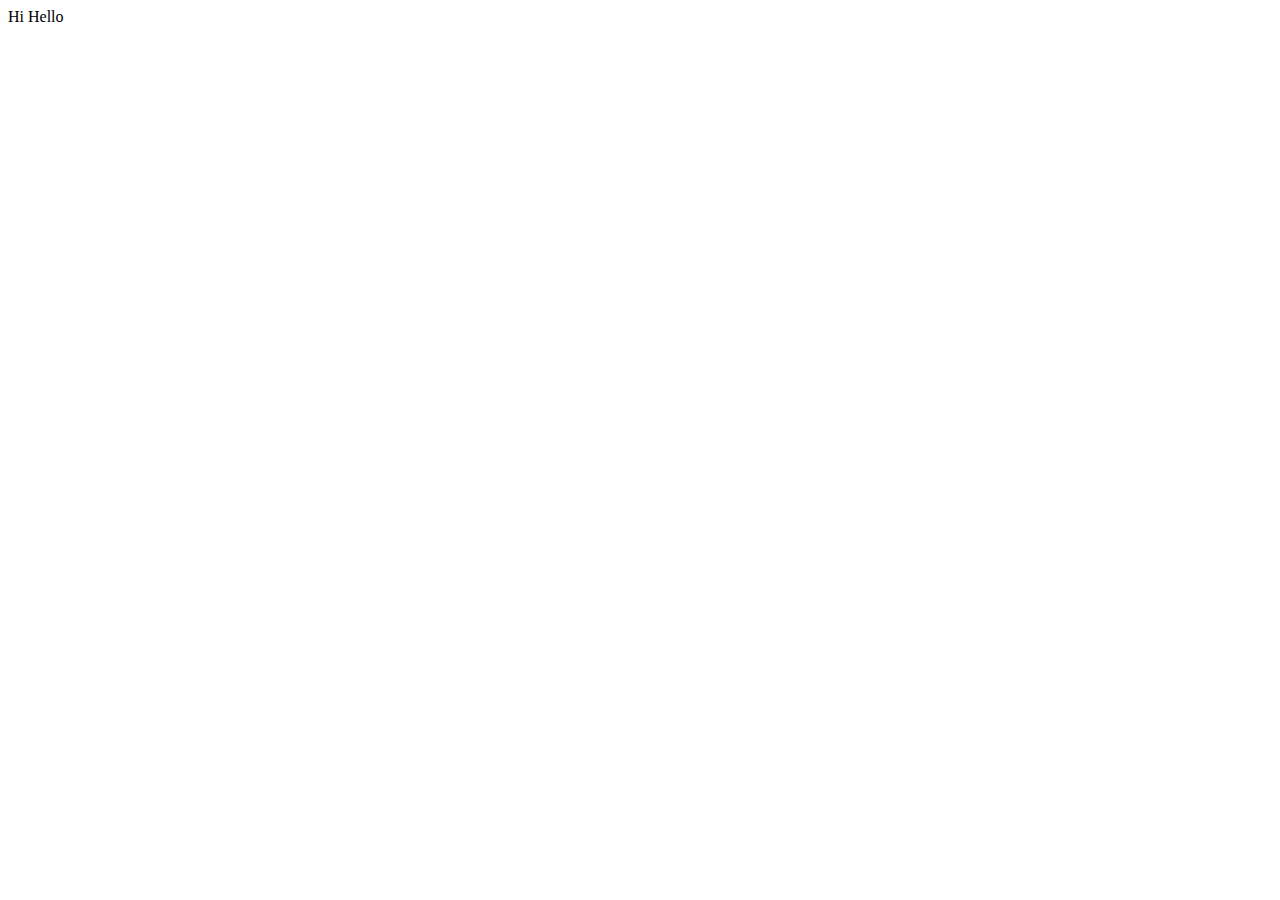
==== index.html @ e1823b13 "boiler plate added" ====
<!DOCTYPE html>
<html lang="en">
<head>
    <meta charset="UTF-8">
    <meta name="viewport" content="width=device-width, initial-scale=1.0">
    <title>Document</title>
</head>
<body>
    Hi Hello
</body>
</html>
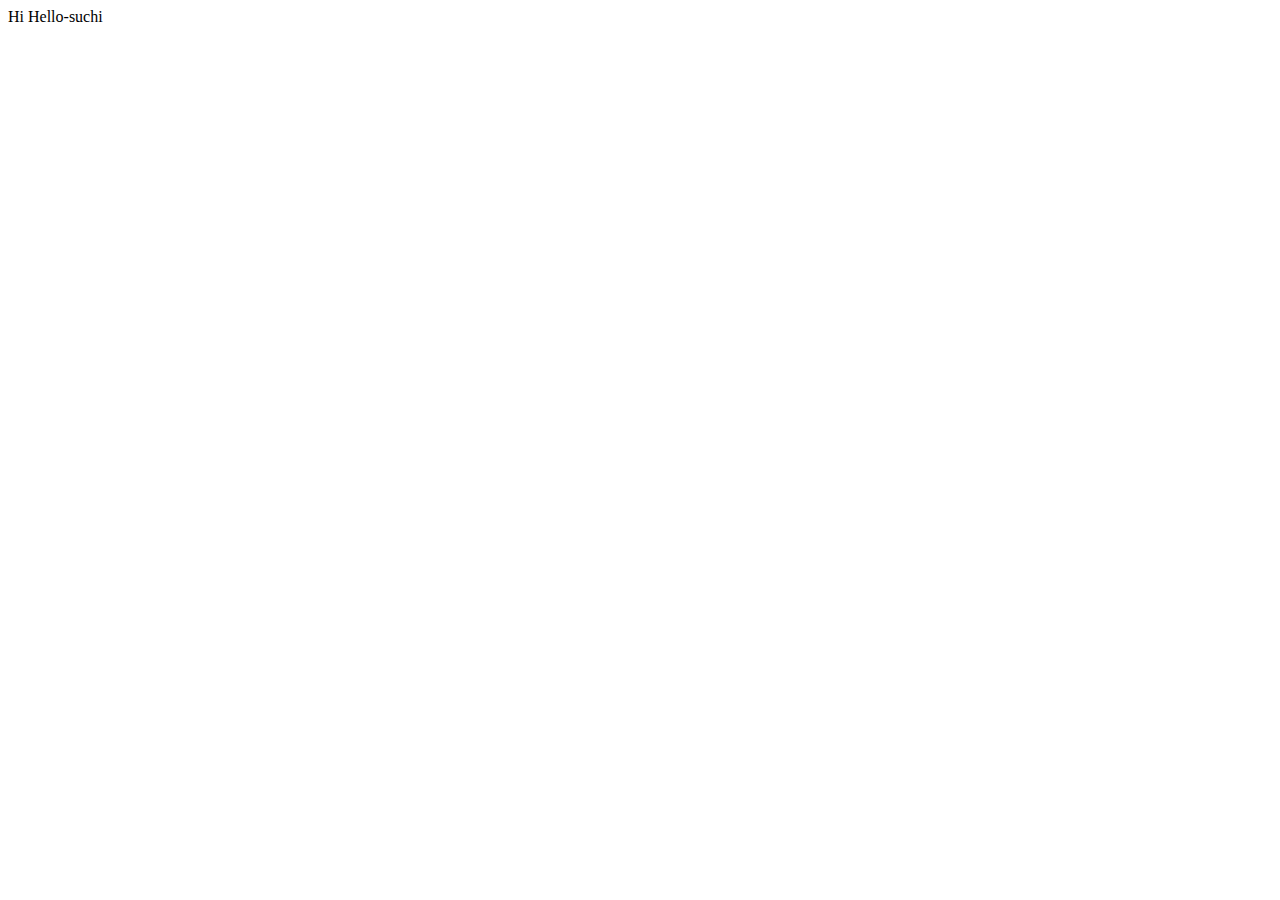
==== commit 5aa6a81d: "added suchi name" ====
--- a/index.html
+++ b/index.html
@@ -6,6 +6,6 @@
     <title>Document</title>
 </head>
 <body>
-    Hi Hello
+    Hi Hello-suchi
 </body>
 </html>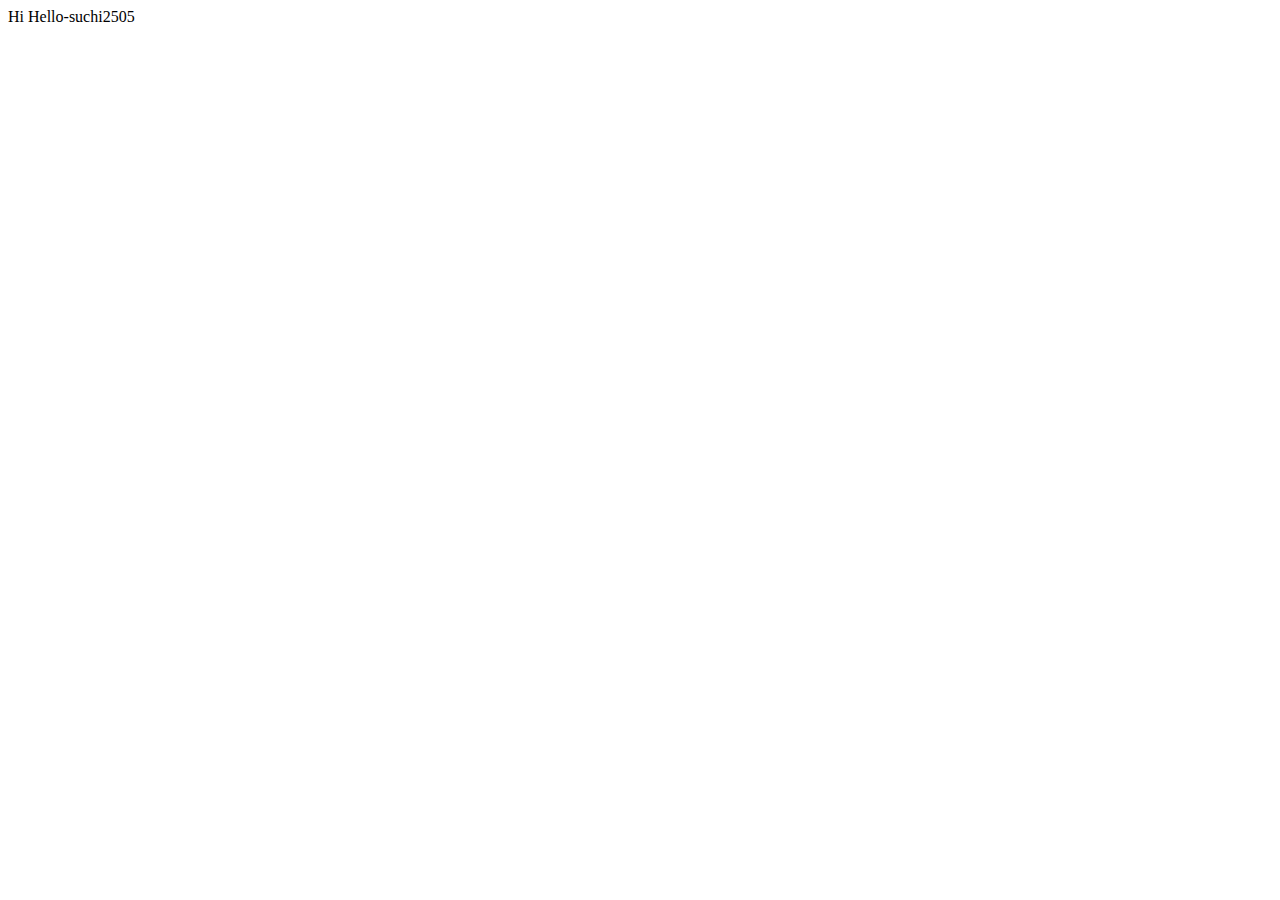
==== commit 334afa78: "corrected suchi name" ====
--- a/index.html
+++ b/index.html
@@ -6,6 +6,6 @@
     <title>Document</title>
 </head>
 <body>
-    Hi Hello-suchi
+    Hi Hello-suchi2505
 </body>
 </html>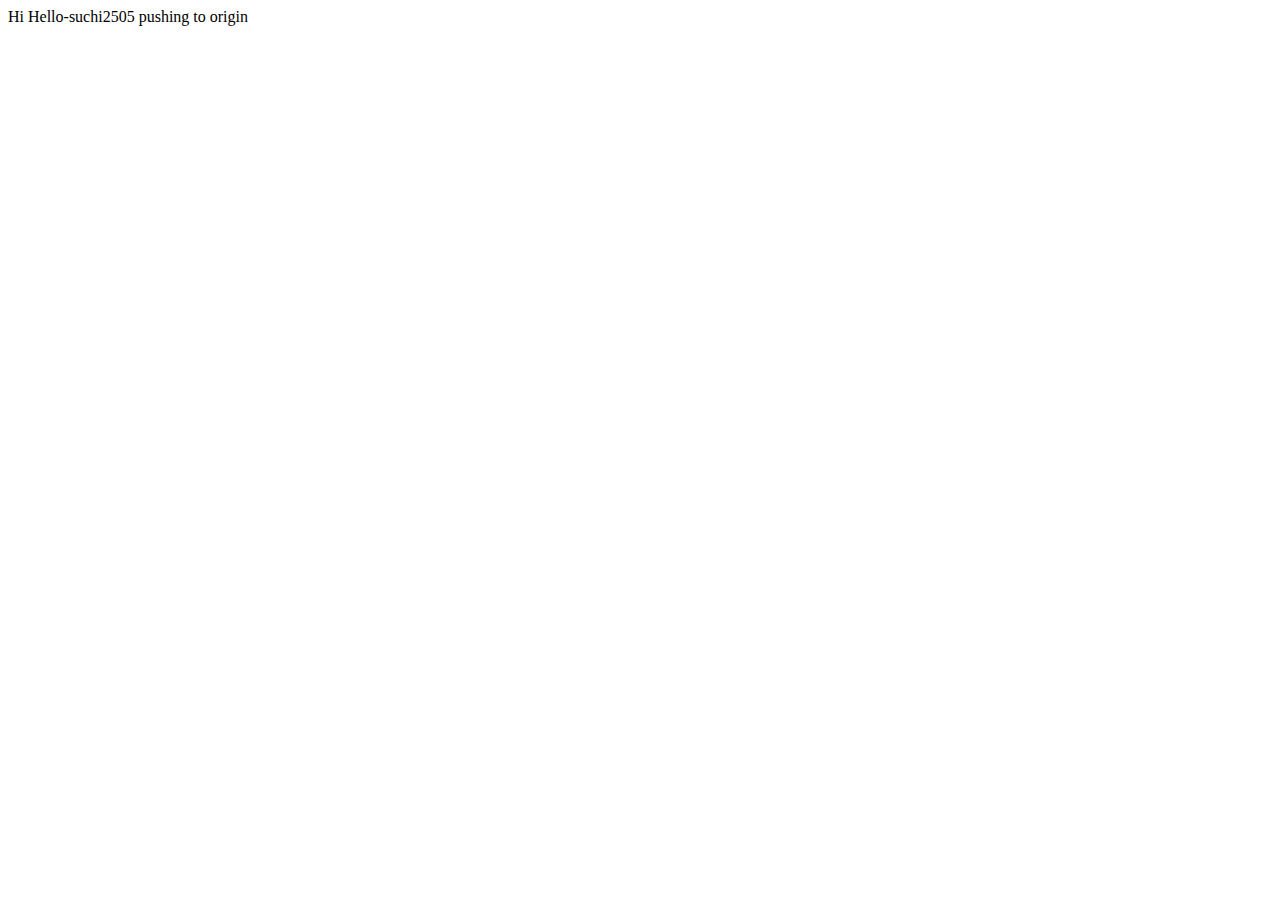
==== commit c986f3a7: "push sample" ====
--- a/index.html
+++ b/index.html
@@ -7,5 +7,6 @@
 </head>
 <body>
     Hi Hello-suchi2505
+    pushing to origin
 </body>
 </html>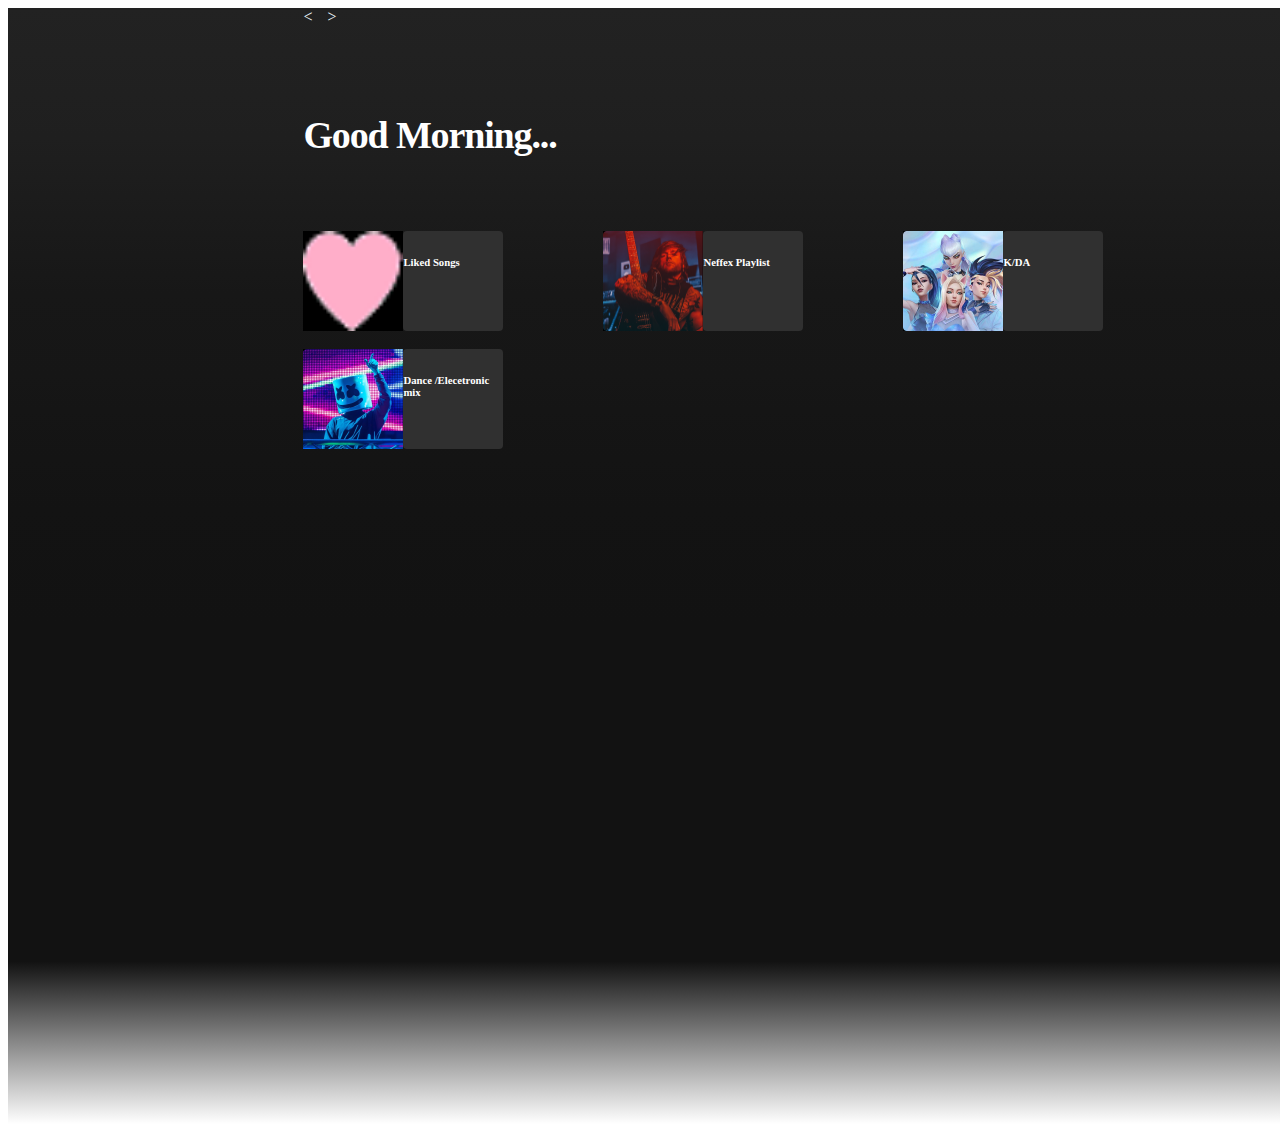
==== commit 26a1dd63: "14octcontest1spotify" ====
--- a/index.html
+++ b/index.html
@@ -3,10 +3,51 @@
 <head>
     <meta charset="UTF-8">
     <meta name="viewport" content="width=device-width, initial-scale=1.0">
-    <title>Document</title>
+    <title>Home</title>
 </head>
-<body>
-    Hi Hello-suchi2505
-    pushing to origin
+<body style="display: flex;width: 100%;height: 1116.5px;top: -6px;left: 17px;padding: 0px, 0px, 0px, 0px;border: 1px;">
+
+    <!--Left nav -->
+    <div id="main_na" style="width: 300px;height: 1115.89px;top: -5.39px;left: 287.9px;
+    background: linear-gradient(180deg, #222222 0%, #1F1F1F 11.64%, #171717 25.66%, #161616 32.94%, #151515 35.98%, #131313 44.89%, #121212 55.22%, #121212 75.34%, #121212 85.45%, rgba(18, 18, 18, 0) 100%);">
+    </div>
+
+    <div id="main_body" style="width: 1000px;height: 1115.89px;top: -5.39px;left: 287.9px;
+    background: linear-gradient(180deg, #222222 0%, #1F1F1F 11.64%, #171717 25.66%, #161616 32.94%, #151515 35.98%, #131313 44.89%, #121212 55.22%, #121212 75.34%, #121212 85.45%, rgba(18, 18, 18, 0) 100%);">
+    <!--Arrows -->
+    <div id="arrow" style="display: flex;width: 100px;    height: 40px;    top: 20px;    left: 381px;    ">
+        <div style="width: 24px;height: 24px;top: 28px;left: 389px;padding: 5px, 8.51px, 5px, 8.31px;color: aliceblue;"><</div>
+        <div style="width: 24px;height: 24px;top: 28px;left: 449px;padding: 5px, 7.72px, 5px, 9.1px;color: aliceblue;">></div>
+    </div>
+    <!--creating a div including goodmng,liked song,etc on top -->
+    <h5 style="width: 280px;height: 56px;top: 112px;left: 419px;font-family: DM Sans;font-size: 38px;font-weight: 700;line-height: 49px;letter-spacing: -0.03em;text-align: left;color: white" >Good Morning...</h5>
+   
+    <div style="display: flex;width: 900px">
+    <!--liked songs -->
+    <div style="display: flex;width: 362px;height: 100px;top: 186px;left: 419px;border-radius: 4px, 0px, 0px, 4px;">
+    <div style="width: 100px;height: 100px;top: 186px;left: 419px;border-radius: 4px, 0px, 0px, 4px;"><img src="liked_songs.png" style="width: 100px;height: 100px;"></div>
+    <div style="width: 100px;height: 100px;top: 186px;left: 419px;border-radius: 4px;background: rgba(48, 48, 48, 1);"><h6 style="color: white;">Liked Songs</h6></div>
+    </div>
+        <!--neffex playlist -->
+    <div style="display: flex;width: 362px;height: 100px;top: 186px;left: 419px;border-radius: 4px, 0px, 0px, 4px;">
+    <div style="width: 100px;height: 100px;top: 186px;left: 419px;border-radius: 4px, 0px, 0px, 4px;"><img src="neffex.png" style="width: 100px;height: 100px;"></div>
+    <div style="width: 100px;height: 100px;top: 186px;left: 419px;border-radius: 4px;background: rgba(48, 48, 48, 1);"><h6 style="color: white;">Neffex Playlist</h6></div>
+    </div>
+    <!--kda playlist -->
+    <div style="display: flex;width: 362px;height: 100px;top: 186px;left: 419px;border-radius: 4px, 0px, 0px, 4px;">
+    <div style="width: 100px;height: 100px;top: 186px;left: 419px;border-radius: 4px, 0px, 0px, 4px;"><img src="kda.png" style="width: 100px;height: 100px;"></div>
+    <div style="width: 100px;height: 100px;top: 186px;left: 419px;border-radius: 4px;background: rgba(48, 48, 48, 1);"><h6 style="color: white;">K/DA</h6></div>
+    </div>
+    </div><br>
+
+    <!--Dance/electronic -->
+    <div style="display: flex;width: 362px;height: 100px;top: 186px;left: 419px;border-radius: 4px, 0px, 0px, 4px;">
+    <div style="width: 100px;height: 100px;top: 186px;left: 419px;border-radius: 4px, 0px, 0px, 4px;"><img src="dance.png" style="width: 100px;height: 100px;"></div>
+    <div style="width: 100px;height: 100px;top: 186px;left: 419px;border-radius: 4px;background: rgba(48, 48, 48, 1);"><h6 style="color: white;">Dance /Elecetronic mix</h6></div>
+    </div>
+
+
+    </div>
+    </div>
 </body>
 </html>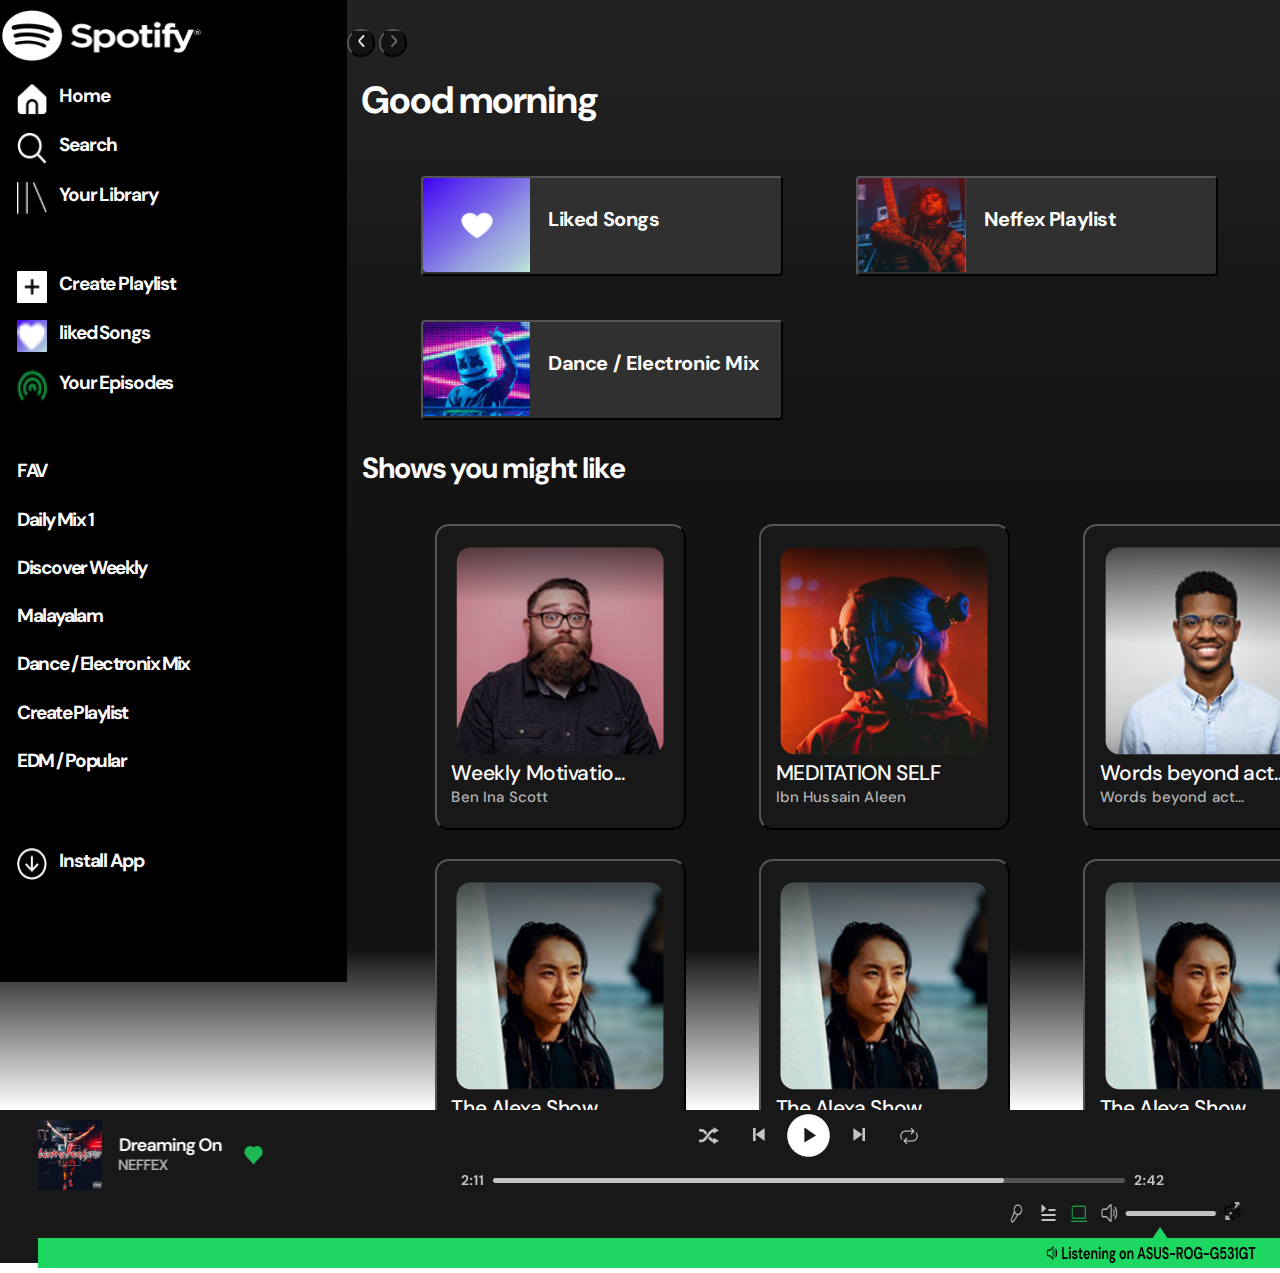
==== commit a3648904: "New styles added" ====
--- a/index.html
+++ b/index.html
@@ -1,53 +1,95 @@
 <!DOCTYPE html>
 <html lang="en">
 <head>
-    <meta charset="UTF-8">
-    <meta name="viewport" content="width=device-width, initial-scale=1.0">
-    <title>Home</title>
+<title>Page Title</title>
+<meta charset="UTF-8">
+<meta name="viewport" content="width=device-width, initial-scale=1">
+<link rel="stylesheet" href="style.css">
 </head>
-<body style="display: flex;width: 100%;height: 1116.5px;top: -6px;left: 17px;padding: 0px, 0px, 0px, 0px;border: 1px;">
+<body>
+<div id="container">
+<div id="Left_section">
+    <img id="Spotify_logo" src=".\images\spotify_logo.png">
+    <div class="left_options">
+    <ul>
+        <li class="sm" ><img src=".\images\fi-ss-home.png"><h5>Home</h5></li>
+        <li class="sm" ><img src=".\images\01_align_center.png"><h5>Search</h5></li>
+        <li class="sm" ><img src=".\images\library.png"><h5>Your Library</h5></li>
+    </ul>
+    </div>
+    <div class="left_options">
+    <ul>
+        <li class="sm" ><img style="border-radius: 1px;background: #FFF;" src=".\images\fi_plus.png"><h5>Create Playlist</h5></li>
+        <li class="sm" ><img style="border-radius: 1px;background: linear-gradient(135deg, #4000F4 0%, #603AED 22.48%, #7C6EE6 46.93%, #979FE1 65.71%, #A2B3DE 77.68%, #ADC8DC 88.93%, #C0ECD7 100%);" src=".\images\fi_heart.png"><h5>liked Songs</h5></li>
+        <li class="sm" ><img src=".\images\group.png"><h5>Your Episodes</h5></li>
+    </ul>
+    </div>
+    <div class="left_playlist">
+    <ul>
+        <li class="pl" ><h5>FAV</h5></li>
+        <li class="pl" ><h5>Daily Mix 1</h5></li>
+        <li class="pl" ><h5>Discover Weekly</h5></li>
+        <li class="pl" ><h5>Malayalam</h5></li>
+        <li class="pl" ><h5>Dance / Electronix Mix</h5></li>
+        <li class="pl" ><h5>Create Playlist</h5></li>
+        <li class="pl" ><h5>EDM / Popular</h5></li>
+    </ul>
+    </div>
+    <div id="app" class="sm"><img src=".\images\install_option.png"><h5>Install App</h5></div>
+</div>
 
-    <!--Left nav -->
-    <div id="main_na" style="width: 300px;height: 1115.89px;top: -5.39px;left: 287.9px;
-    background: linear-gradient(180deg, #222222 0%, #1F1F1F 11.64%, #171717 25.66%, #161616 32.94%, #151515 35.98%, #131313 44.89%, #121212 55.22%, #121212 75.34%, #121212 85.45%, rgba(18, 18, 18, 0) 100%);">
+<div id="Right_section">
+    <div id="arrow_user">
+        <div id="arrow">
+            <button><img src=".\images\arw_left.png"></button>
+            <button><img src=".\images\arw_right.png"></button>
+        </div>
+        <div id="user">
+            <img src=".\images\angel.png"><h5>Angel</h5>
+            <button><img src=".\images\downarrow.png"></button>
+        </div>
     </div>
+    <div id="heading">
+        <h2>Good morning</h2>
+    </div>
+    <div id="tiles">
+        <button><img src=".\images\like_song.png"><h5>Liked Songs</h5></button>
+        <button><img src=".\images\neffex.png"><h5>Neffex Playlist</h5></button>
+        <button><img src=".\images\kda.png"><h5>K/ DA</h5></button>
+        <button><img src=".\images\dance.png"><h5>Dance / Electronic Mix</h5></button>
+    </div>
+    <div id="shows_head">
+        <div id="head">
+            <h2>Shows you might like</h2>
+        </div>
+        <div id="see_all">
+            <button>See all</button>
+        </div>
+    </div>
+    <div id="shows_list">
+        <button><img src=".\images\shows_1.png"><h3>Weekly Motivatio...</h3><h5>Ben Ina Scott</h5></button>
+        <button><img src=".\images\shows_2.png"><h3>MEDITATION SELF</h3><h5>Ibn Hussain Aleen</h5></button>
+        <button><img src=".\images\shows_3.png"><h3>Words beyond act...</h3><h5>Words beyond act...</h5></button>
+        <button><img src=".\images\shows_4.png"><h3>The Alexa Show</h3><h5>Adriana Tom</h5></button>
+        <button><img src=".\images\shows_4.png"><h3>The Alexa Show</h3><h5>Adriana Tom</h5></button>
+        <button><img src=".\images\shows_4.png"><h3>The Alexa Show</h3><h5>Adriana Tom</h5></button>
+        <button><img src=".\images\shows_4.png"><h3>The Alexa Show</h3><h5>Adriana Tom</h5></button>
+        <button><img src=".\images\shows_4.png"><h3>The Alexa Show</h3><h5>Adriana Tom</h5></button>
+    </div>
+</div>
+</div>
 
-    <div id="main_body" style="width: 1000px;height: 1115.89px;top: -5.39px;left: 287.9px;
-    background: linear-gradient(180deg, #222222 0%, #1F1F1F 11.64%, #171717 25.66%, #161616 32.94%, #151515 35.98%, #131313 44.89%, #121212 55.22%, #121212 75.34%, #121212 85.45%, rgba(18, 18, 18, 0) 100%);">
-    <!--Arrows -->
-    <div id="arrow" style="display: flex;width: 100px;    height: 40px;    top: 20px;    left: 381px;    ">
-        <div style="width: 24px;height: 24px;top: 28px;left: 389px;padding: 5px, 8.51px, 5px, 8.31px;color: aliceblue;"><</div>
-        <div style="width: 24px;height: 24px;top: 28px;left: 449px;padding: 5px, 7.72px, 5px, 9.1px;color: aliceblue;">></div>
-    </div>
-    <!--creating a div including goodmng,liked song,etc on top -->
-    <h5 style="width: 280px;height: 56px;top: 112px;left: 419px;font-family: DM Sans;font-size: 38px;font-weight: 700;line-height: 49px;letter-spacing: -0.03em;text-align: left;color: white" >Good Morning...</h5>
-   
-    <div style="display: flex;width: 900px">
-    <!--liked songs -->
-    <div style="display: flex;width: 362px;height: 100px;top: 186px;left: 419px;border-radius: 4px, 0px, 0px, 4px;">
-    <div style="width: 100px;height: 100px;top: 186px;left: 419px;border-radius: 4px, 0px, 0px, 4px;"><img src="liked_songs.png" style="width: 100px;height: 100px;"></div>
-    <div style="width: 100px;height: 100px;top: 186px;left: 419px;border-radius: 4px;background: rgba(48, 48, 48, 1);"><h6 style="color: white;">Liked Songs</h6></div>
-    </div>
-        <!--neffex playlist -->
-    <div style="display: flex;width: 362px;height: 100px;top: 186px;left: 419px;border-radius: 4px, 0px, 0px, 4px;">
-    <div style="width: 100px;height: 100px;top: 186px;left: 419px;border-radius: 4px, 0px, 0px, 4px;"><img src="neffex.png" style="width: 100px;height: 100px;"></div>
-    <div style="width: 100px;height: 100px;top: 186px;left: 419px;border-radius: 4px;background: rgba(48, 48, 48, 1);"><h6 style="color: white;">Neffex Playlist</h6></div>
-    </div>
-    <!--kda playlist -->
-    <div style="display: flex;width: 362px;height: 100px;top: 186px;left: 419px;border-radius: 4px, 0px, 0px, 4px;">
-    <div style="width: 100px;height: 100px;top: 186px;left: 419px;border-radius: 4px, 0px, 0px, 4px;"><img src="kda.png" style="width: 100px;height: 100px;"></div>
-    <div style="width: 100px;height: 100px;top: 186px;left: 419px;border-radius: 4px;background: rgba(48, 48, 48, 1);"><h6 style="color: white;">K/DA</h6></div>
-    </div>
-    </div><br>
-
-    <!--Dance/electronic -->
-    <div style="display: flex;width: 362px;height: 100px;top: 186px;left: 419px;border-radius: 4px, 0px, 0px, 4px;">
-    <div style="width: 100px;height: 100px;top: 186px;left: 419px;border-radius: 4px, 0px, 0px, 4px;"><img src="dance.png" style="width: 100px;height: 100px;"></div>
-    <div style="width: 100px;height: 100px;top: 186px;left: 419px;border-radius: 4px;background: rgba(48, 48, 48, 1);"><h6 style="color: white;">Dance /Elecetronic mix</h6></div>
-    </div>
+<footer>
+<div id="Download_options">
+    <img id="left" src=".\images\left_footer.png">
+    <img id="centre" src=".\images\centre_footer.png">
+    <img id="right" src=".\images\right_footer.png">
+</div>
+<div id="Listening_ondevice">
+    <img id="left" src=".\images\bottom_line.png">
+</div>
+</footer>
 
 
-    </div>
-    </div>
 </body>
 </html>--- a/style.css
+++ b/style.css
@@ -0,0 +1,365 @@
+@import url('https://fonts.googleapis.com/css2?family=DM+Sans:opsz@9..40&display=swap');
+
+*{
+    padding: 0px;
+    margin: 0px;
+    box-sizing: border-box;
+    font-family: 'DM Sans', sans-serif;
+  }
+
+  body{
+    width: 100%;
+    height: 100%;
+    flex-shrink: 0;
+    min-height: 100vh;
+    display: flex;
+    flex-direction: column;
+  }
+
+  #container{
+    display: flex;
+    flex-direction: row;
+    background: linear-gradient(180deg, #222 0%, #1F1F1F 11.64%, #171717 25.66%, #161616 32.94%, #151515 35.98%, #131313 44.89%, #121212 55.22%, #121212 75.34%, #121212 85.45%, rgba(18, 18, 18, 0.00) 100%);
+  }
+
+  #Left_section{
+    width: 371.801px;
+    height: 982px;
+    flex-shrink: 0;
+    flex:2;
+    background: #000;
+    }
+
+#Spotify_logo{
+    width: 202.576px;
+height: 60.526px; 
+flex-shrink: 0;
+padding-top: 3%;
+}
+.left_options{
+width: 347.097px;
+height: 170.46px;
+flex-shrink: 0;
+}
+
+.sm{
+width: 121.052px;
+height: 32.116px;
+flex-shrink: 0;
+
+margin-top: 5%;
+display: flex;
+margin-left: 5%;
+}
+.sm>img{
+  width: 29.645px;
+  height: 32.116px;
+  flex-shrink: 0;
+}
+.sm>h5{
+width: 120.996px;
+height: 30.116px;
+flex-shrink: 0;
+color: #FFF;
+font-family: DM Sans;
+font-size: 19px;
+font-style: normal;
+font-weight: 700;
+line-height: normal;
+letter-spacing: -1.14px;
+
+margin-left: 10%;
+}
+#app{
+  margin-top: 20%;
+}
+
+.pl{
+  width: 213.693px;
+height: 30.881px;
+  flex-shrink: 0;
+
+  margin-top: 5%;
+  margin-left: 5%;}
+
+.pl>h5{
+  width: 213.693px;
+height: 30.881px;
+flex-shrink: 0;
+color: #FFF;
+font-family: DM Sans;
+font-size: 19px;
+font-style: normal;
+font-weight: 700;
+line-height: normal;
+letter-spacing: -1.567px;
+}
+
+#Right_section{
+  width: 1745.435px;
+  height: 1109.889px;
+  flex:7;
+  flex-shrink: 0;
+}
+
+
+#arrow_user{
+padding-top: 2%;
+width: 1471.435px;
+height: 41px;
+flex-shrink: 0;
+display:inline-block;
+}
+
+#arrow{
+width: 100px;
+height: 40px;
+flex-shrink: 0;
+float: left;
+}
+
+#arrow>button{
+  border-radius: 55%;
+  background: #131313;
+}
+#arrow>button>img{
+  width: 80%;
+  height: 80%;
+  background: #131313;
+}
+
+#user{
+  width: 147px;
+  height: 41px;
+  flex-shrink: 0;
+  border-radius: 33px;
+background: #0A0A0A;
+float: right;
+display:flex;
+}
+
+#user>img{
+  width: 37px;
+  height: 37px;
+  flex-shrink: 0;
+  border-radius: 37px;
+}
+
+#user>h5{
+  width: 75px;
+height: 31px;
+flex-shrink: 0;
+color: #FFF;
+font-family: DM Sans;
+font-size: 20px;
+font-style: normal;
+font-weight: 700;
+line-height: normal;
+letter-spacing: -0.4px;
+}
+
+#user>button{
+  border-radius: 55%;
+  background: #131313;
+}
+#user>button>img{
+  width: 80%;
+  height: 80%;
+  background: #131313;
+}
+
+#heading{
+  margin-top: 2%;
+  width: 280px;
+height: 56px;
+flex-shrink: 0;
+}
+#heading>h2{
+  color: #FFF;
+font-family: DM Sans;
+font-size: 38px;
+font-style: normal;
+font-weight: 700;
+line-height: normal;
+letter-spacing: -1.14px;
+padding-left: 5%;
+}
+#tiles{
+  display: flex;
+  flex-wrap: wrap;
+}
+
+#tiles>button{
+  width: 362px;
+height: 100px;
+flex-shrink: 0;
+border-radius: 4px;
+background-color: #303030;
+display:flex;
+margin-left: 5%;
+margin-top: 3%;
+}
+
+#tiles>button>img{
+  width: 30%;
+  height: 98%;
+  flex-shrink: 0;
+  border-radius: 4px 0px 0px 4px;
+background: linear-gradient(135deg, #4000F4 0%, #603AED 22.48%, #7C6EE6 46.93%, #979FE1 65.71%, #A2B3DE 77.68%, #ADC8DC 88.93%, #C0ECD7 100%);
+}
+
+#tiles>button>h5{
+  color: #FFF;
+font-family: DM Sans;
+font-size: 20px;
+font-style: normal;
+font-weight: 700;
+line-height: normal;
+letter-spacing: -0.4px;
+margin-top: 8%;
+margin-left: 5%;}
+
+
+#shows_head{
+  padding-top: 2%;
+  width: 1471.435px;
+  height: 41px;
+  flex-shrink: 0;
+  display:inline-block;
+  }
+  
+  #head{
+    width: 304.596px;
+    height: 60.963px;
+    flex-shrink: 0;
+  float: left;
+  }
+  #head>h2{
+    color: #FFF;
+    font-family: DM Sans;
+    font-size: 29px;
+    font-style: normal;
+    font-weight: 700;
+    line-height: normal;
+    letter-spacing: -1.16px;
+    padding-left: 5%;
+  }
+
+  
+  #see_all{
+    width: 147px;
+    height: 41px;
+    flex-shrink: 0;
+  float: right;
+  display:flex;
+  }
+  
+  #see_all>button{
+    background-color: transparent; 
+    border-color: transparent;
+    color: #B3B3B3;
+    font-family: DM Sans;
+    font-size: 17px;
+    font-style: normal;
+    font-weight: 700;
+    line-height: normal;
+    letter-spacing: 0.68px;
+  }
+
+#shows_list{
+  margin-top: 2%;
+  margin-left: 1%;
+  display: flex;
+  flex-wrap: wrap;
+}
+
+#shows_list>button{
+  width: 251.292px;
+  height: 305.904px;
+  flex-shrink: 0;
+  background: #181818;
+  border-radius: 14px;
+  margin-left: 5%;
+  margin-top: 2%;
+  display: block;
+}
+
+
+#shows_list>button>img{
+  width: 207.778px;
+height: 207.928px;
+flex-shrink: 0;
+border-radius: 14px;
+}
+
+#shows_list>button>h3{
+  color: #FFF;
+font-family: DM Sans;
+font-size: 21px;
+font-style: normal;
+font-weight: 500;
+line-height: normal;
+letter-spacing: -0.42px;
+text-align: left;
+margin-left: 6%;
+}
+
+#shows_list>button>h5{
+  color: #B3B3B3;
+font-family: DM Sans;
+font-size: 15px;
+font-style: normal;
+font-weight: 500;
+line-height: normal;
+letter-spacing: 0.15px;
+text-align: left;
+margin-left: 6%;
+}
+
+footer{
+  width: 100%;
+  height: 100%;
+  flex-shrink: 0;
+  margin-top: auto;
+  background: #181818;
+}
+
+#Download_options{
+  width: 100%;
+  height: 112px;
+  flex-shrink: 0;
+}
+
+#left{
+  margin-left: 3%;
+  width: 227.095px;
+  height: 70px;
+  flex-shrink: 0;
+}
+#centre{
+  width: 704px;
+  height: 80px;
+  flex-shrink: 0;
+  margin-left: 15%;
+}
+#right{
+  width: 273.422px;
+  height: 32px;
+  flex-shrink: 0;
+  float: right;
+  padding-right: 3%;
+}
+
+#Listening_ondevice{
+  width: 100%;
+  height: 41px;
+  flex-shrink: 0;
+}
+
+#Listening_ondevice>img{
+  width: 100%;
+  height: 41px;
+  flex-shrink: 0;
+}
+
+
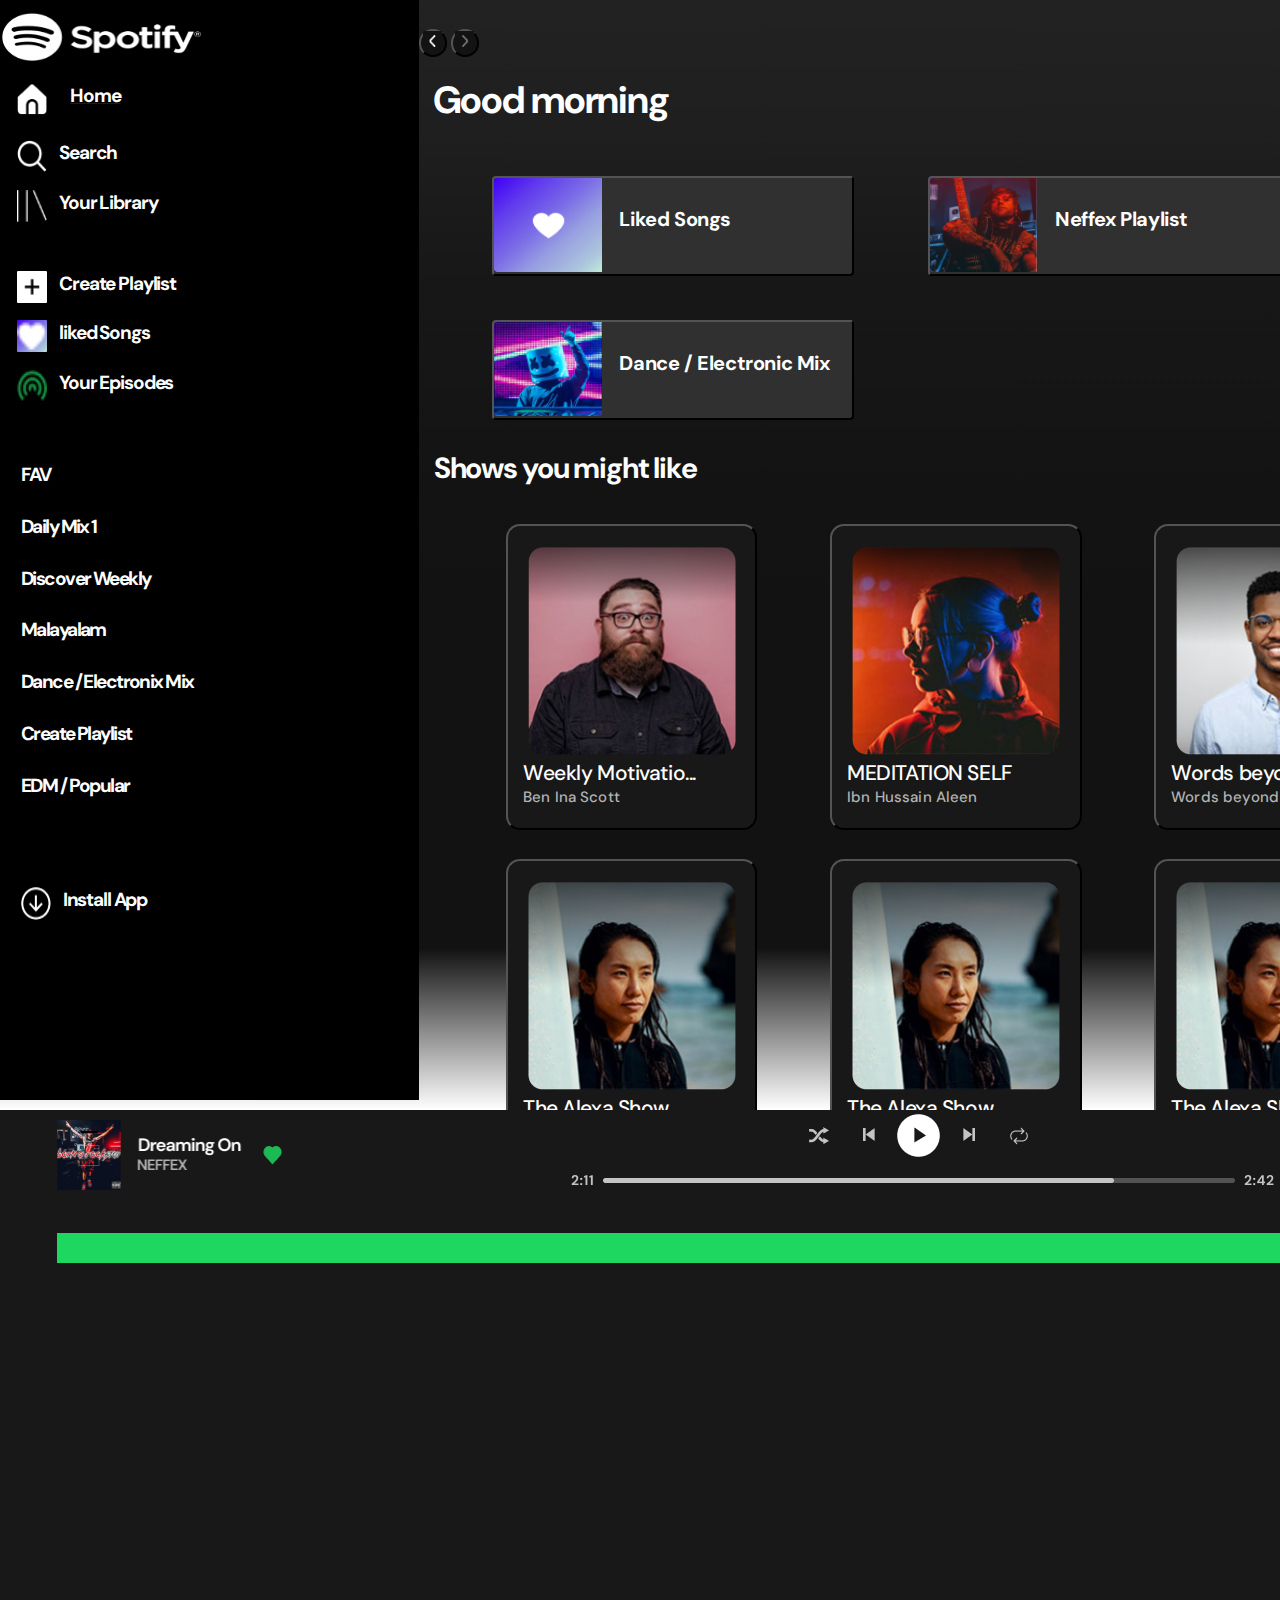
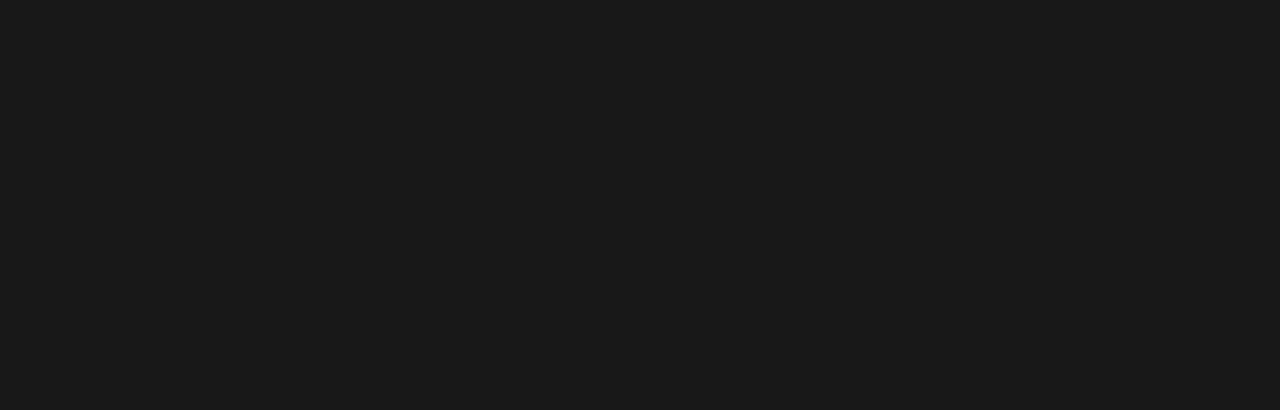
==== commit b964b292: "final draft with added media queries" ====
--- a/index.html
+++ b/index.html
@@ -12,7 +12,7 @@
     <img id="Spotify_logo" src=".\images\spotify_logo.png">
     <div class="left_options">
     <ul>
-        <li class="sm" ><img src=".\images\fi-ss-home.png"><h5>Home</h5></li>
+        <li ><a id="excep" href="home.html"><img src=".\images\fi-ss-home.png"><h5>Home</h5></a></li>
         <li class="sm" ><img src=".\images\01_align_center.png"><h5>Search</h5></li>
         <li class="sm" ><img src=".\images\library.png"><h5>Your Library</h5></li>
     </ul>
--- a/style.css
+++ b/style.css
@@ -8,8 +8,8 @@
   }
 
   body{
-    width: 100%;
-    height: 100%;
+    width: 1890px;
+    height: 900px;
     flex-shrink: 0;
     min-height: 100vh;
     display: flex;
@@ -24,7 +24,7 @@
 
   #Left_section{
     width: 371.801px;
-    height: 982px;
+    height: 1100px;
     flex-shrink: 0;
     flex:2;
     background: #000;
@@ -42,6 +42,44 @@
 flex-shrink: 0;
 }
 
+
+#excep{
+  width: 230.052px;
+  height: 40.116px;
+  flex-shrink: 0;
+  background: #000;
+  border: black;
+  margin-top: 5%;
+  display: flex;
+  margin-left: 5%;
+  }
+  #excep>img{
+    width: 29.645px;
+    height: 32.116px;
+    flex-shrink: 0;
+  }
+  #excep>h5{
+  width: 120.996px;
+  height: 30.116px;
+  flex-shrink: 0;
+  color: #FFF;
+  font-family: DM Sans;
+  font-size: 19px;
+  font-style: normal;
+  font-weight: 700;
+  line-height: normal;
+  letter-spacing: -1.14px;
+  
+  margin-left: 10%;
+  }
+
+
+
+
+
+
+
+
 .sm{
 width: 121.052px;
 height: 32.116px;
@@ -96,7 +134,7 @@
 }
 
 #Right_section{
-  width: 1745.435px;
+  width: 1728px;
   height: 1109.889px;
   flex:7;
   flex-shrink: 0;
@@ -188,6 +226,22 @@
   display: flex;
   flex-wrap: wrap;
 }
+
+@media only screen and (max-width: 600px) {
+  #container{
+    flex-direction: column;
+  }
+  #tiles{
+    flex-direction: column;
+      }
+  #shows_list{
+    flex-direction: column;
+      }
+      footer{
+        display: none;
+      }
+}
+
 
 #tiles>button{
   width: 362px;
@@ -357,7 +411,7 @@
 }
 
 #Listening_ondevice>img{
-  width: 100%;
+  width: 96%;
   height: 41px;
   flex-shrink: 0;
 }
